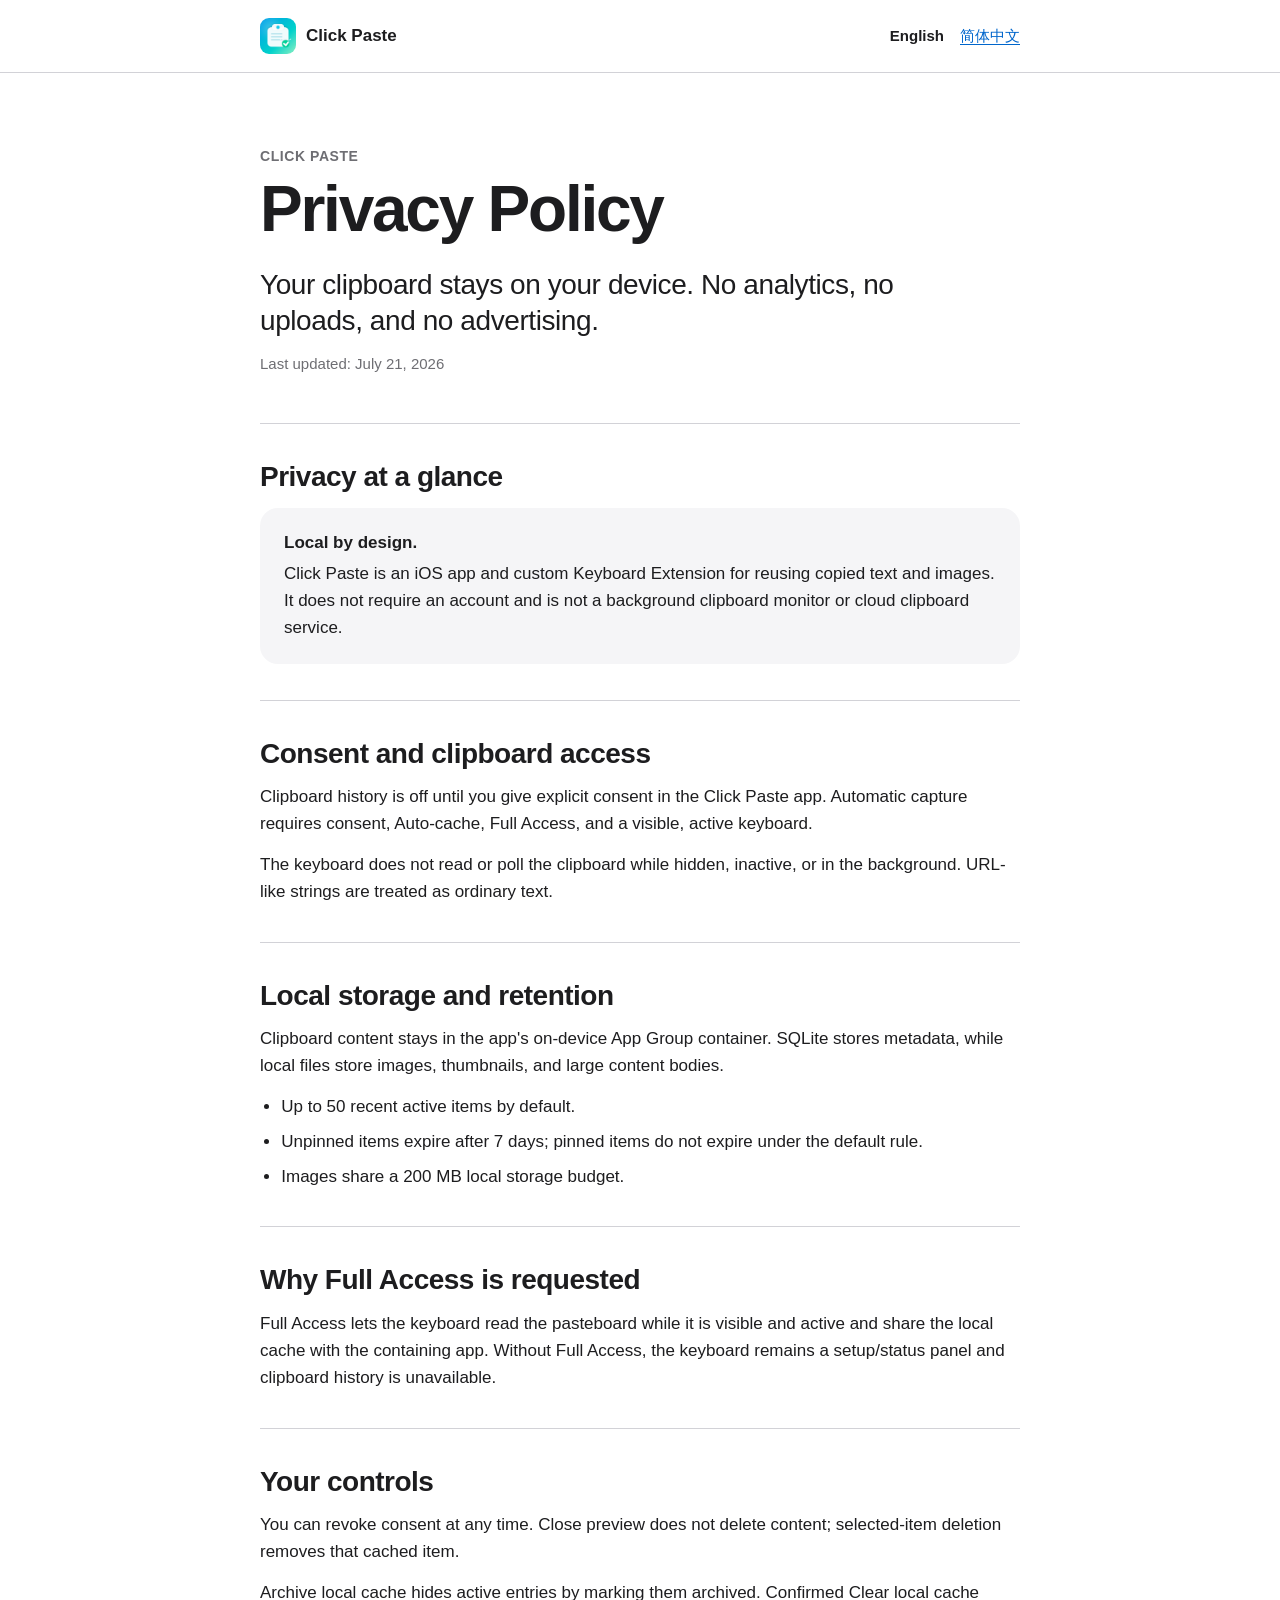
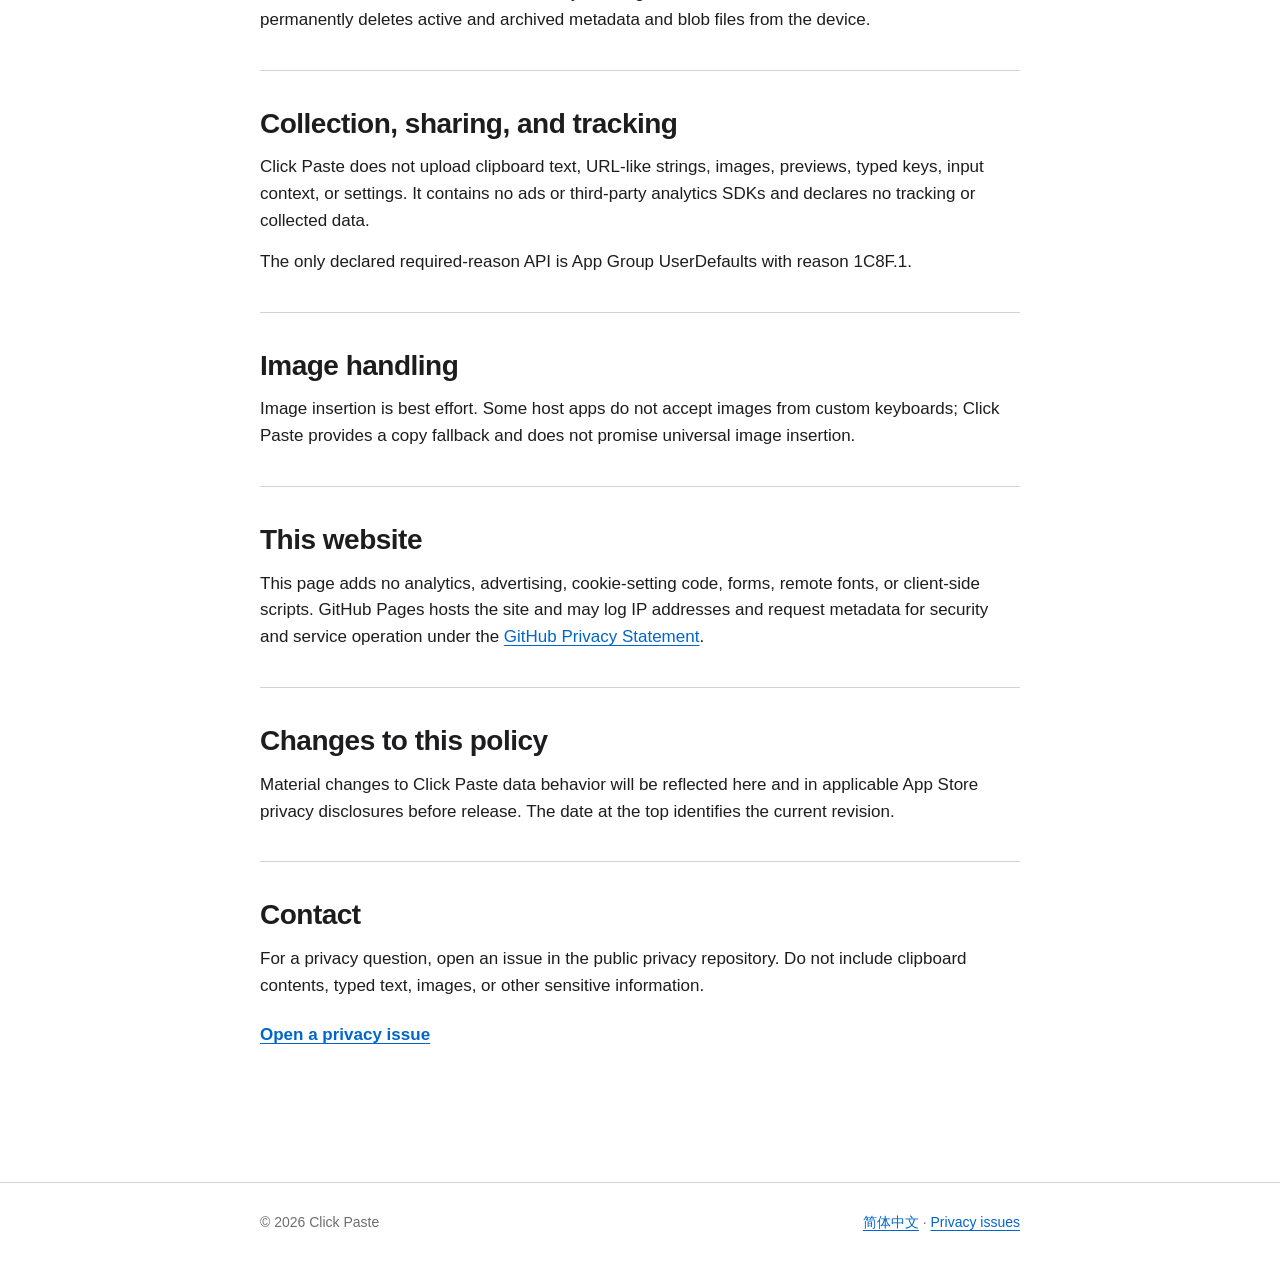
==== index.html @ 2f7a1a5c "feat: add bilingual privacy policy" ====
<!doctype html>
<html lang="en">
<head>
  <meta charset="utf-8">
  <meta name="viewport" content="width=device-width, initial-scale=1">
  <meta name="color-scheme" content="light dark">
  <meta http-equiv="Content-Security-Policy" content="default-src 'none'; style-src 'self'; img-src 'self'; script-src 'none'; object-src 'none'; base-uri 'none'; form-action 'none'">
  <meta name="description" content="Privacy Policy for Click Paste, an on-device clipboard keyboard for iPhone and iPad.">
  <title>Privacy Policy — Click Paste</title>
  <link rel="canonical" href="https://abreadtree.github.io/click-paste-privacy/">
  <link rel="alternate" hreflang="en" href="https://abreadtree.github.io/click-paste-privacy/">
  <link rel="alternate" hreflang="zh-Hans" href="https://abreadtree.github.io/click-paste-privacy/zh-cn/">
  <link rel="icon" href="./assets/click-paste-icon.png">
  <link rel="stylesheet" href="./styles.css">
</head>
<body>
  <a class="skip-link" href="#main">Skip to privacy policy</a>
  <header class="site-header"><div class="header-inner">
    <a class="brand" href="./"><img src="./assets/click-paste-icon.png" alt="" width="36" height="36">Click Paste</a>
    <nav class="language-nav" aria-label="Language"><a href="./" lang="en" aria-current="page">English</a><a href="./zh-cn/" lang="zh-Hans">简体中文</a></nav>
  </div></header>
  <main id="main" class="page-shell"><article>
    <header class="hero"><p class="eyebrow">Click Paste</p><h1>Privacy Policy</h1><p class="promise">Your clipboard stays on your device. No analytics, no uploads, and no advertising.</p><p class="updated">Last updated: July 21, 2026</p></header>
    <section class="policy-section" aria-labelledby="overview"><h2 id="overview">Privacy at a glance</h2><div class="privacy-summary"><strong>Local by design.</strong> Click Paste is an iOS app and custom Keyboard Extension for reusing copied text and images. It does not require an account and is not a background clipboard monitor or cloud clipboard service.</div></section>
    <section class="policy-section" aria-labelledby="access"><h2 id="access">Consent and clipboard access</h2><p>Clipboard history is off until you give explicit consent in the Click Paste app. Automatic capture requires consent, Auto-cache, Full Access, and a visible, active keyboard.</p><p>The keyboard does not read or poll the clipboard while hidden, inactive, or in the background. URL-like strings are treated as ordinary text.</p></section>
    <section class="policy-section" aria-labelledby="storage"><h2 id="storage">Local storage and retention</h2><p>Clipboard content stays in the app's on-device App Group container. SQLite stores metadata, while local files store images, thumbnails, and large content bodies.</p><ul><li>Up to 50 recent active items by default.</li><li>Unpinned items expire after 7 days; pinned items do not expire under the default rule.</li><li>Images share a 200 MB local storage budget.</li></ul></section>
    <section class="policy-section" aria-labelledby="full-access"><h2 id="full-access">Why Full Access is requested</h2><p>Full Access lets the keyboard read the pasteboard while it is visible and active and share the local cache with the containing app. Without Full Access, the keyboard remains a setup/status panel and clipboard history is unavailable.</p></section>
    <section class="policy-section" aria-labelledby="controls"><h2 id="controls">Your controls</h2><p>You can revoke consent at any time. Close preview does not delete content; selected-item deletion removes that cached item.</p><p>Archive local cache hides active entries by marking them archived. Confirmed Clear local cache permanently deletes active and archived metadata and blob files from the device.</p></section>
    <section class="policy-section" aria-labelledby="collection"><h2 id="collection">Collection, sharing, and tracking</h2><p>Click Paste does not upload clipboard text, URL-like strings, images, previews, typed keys, input context, or settings. It contains no ads or third-party analytics SDKs and declares no tracking or collected data.</p><p>The only declared required-reason API is App Group UserDefaults with reason 1C8F.1.</p></section>
    <section class="policy-section" aria-labelledby="images"><h2 id="images">Image handling</h2><p>Image insertion is best effort. Some host apps do not accept images from custom keyboards; Click Paste provides a copy fallback and does not promise universal image insertion.</p></section>
    <section class="policy-section" aria-labelledby="website"><h2 id="website">This website</h2><p>This page adds no analytics, advertising, cookie-setting code, forms, remote fonts, or client-side scripts. GitHub Pages hosts the site and may log IP addresses and request metadata for security and service operation under the <a href="https://docs.github.com/en/site-policy/privacy-policies/github-general-privacy-statement">GitHub Privacy Statement</a>.</p></section>
    <section class="policy-section" aria-labelledby="changes"><h2 id="changes">Changes to this policy</h2><p>Material changes to Click Paste data behavior will be reflected here and in applicable App Store privacy disclosures before release. The date at the top identifies the current revision.</p></section>
    <section class="policy-section" aria-labelledby="contact"><h2 id="contact">Contact</h2><p>For a privacy question, open an issue in the public privacy repository. Do not include clipboard contents, typed text, images, or other sensitive information.</p><a class="contact-link" href="https://github.com/ABreadTree/click-paste-privacy/issues/new?template=privacy-question.yml">Open a privacy issue</a></section>
  </article></main>
  <footer class="site-footer"><div class="footer-inner"><p>© 2026 Click Paste</p><p><a href="./zh-cn/" lang="zh-Hans">简体中文</a> · <a href="https://github.com/ABreadTree/click-paste-privacy/issues">Privacy issues</a></p></div></footer>
</body>
</html>
---- styles.css ----
:root {
  color-scheme: light dark;
  --background: #ffffff;
  --surface: #f5f5f7;
  --text: #1d1d1f;
  --secondary: #6e6e73;
  --separator: #d2d2d7;
  --link: #06c;
  --focus: #0071e3;
  --content-width: 760px;
  font-family: -apple-system, BlinkMacSystemFont, "SF Pro Text", "Helvetica Neue", Arial, sans-serif;
}

* { box-sizing: border-box; }

html { scroll-behavior: smooth; }

body {
  margin: 0;
  background: var(--background);
  color: var(--text);
  font-size: 17px;
  line-height: 1.58;
  -webkit-font-smoothing: antialiased;
}

a { color: var(--link); text-underline-offset: 0.18em; }
a:hover { text-decoration-thickness: 2px; }
a:focus-visible {
  outline: 3px solid var(--focus);
  outline-offset: 4px;
  border-radius: 4px;
}

.skip-link {
  position: fixed;
  left: 16px;
  top: -80px;
  z-index: 10;
  padding: 10px 14px;
  background: var(--text);
  color: var(--background);
  border-radius: 10px;
}
.skip-link:focus { top: 16px; }

.site-header {
  border-bottom: 1px solid var(--separator);
  background: color-mix(in srgb, var(--background) 92%, transparent);
}
.header-inner,
.page-shell,
.footer-inner {
  width: min(calc(100% - 40px), var(--content-width));
  max-width: 760px;
  margin: 0 auto;
}
.header-inner {
  min-height: 72px;
  display: flex;
  align-items: center;
  justify-content: space-between;
  gap: 20px;
}
.brand {
  display: inline-flex;
  align-items: center;
  gap: 10px;
  color: var(--text);
  font-weight: 650;
  text-decoration: none;
}
.brand img { width: 36px; height: 36px; border-radius: 9px; }
.language-nav { display: flex; align-items: center; gap: 16px; }
.language-nav a {
  min-height: 44px;
  display: inline-flex;
  align-items: center;
  font-size: 15px;
}
.language-nav [aria-current="page"] {
  color: var(--text);
  font-weight: 650;
  text-decoration: none;
}

.page-shell { padding: 72px 0 88px; }
.hero { padding-bottom: 48px; }
.eyebrow {
  margin: 0 0 10px;
  color: var(--secondary);
  font-size: 14px;
  font-weight: 650;
  letter-spacing: 0.04em;
  text-transform: uppercase;
}
h1 {
  margin: 0;
  font-size: clamp(42px, 7vw, 64px);
  line-height: 1.03;
  letter-spacing: -0.035em;
}
.promise {
  max-width: 640px;
  margin: 24px 0 12px;
  font-size: clamp(21px, 3vw, 28px);
  line-height: 1.3;
  letter-spacing: -0.015em;
}
.updated { margin: 0; color: var(--secondary); font-size: 15px; }

.policy-section {
  padding: 36px 0;
  border-top: 1px solid var(--separator);
}
.policy-section h2 {
  margin: 0 0 14px;
  font-size: 28px;
  line-height: 1.2;
  letter-spacing: -0.018em;
}
.policy-section p { margin: 0 0 14px; }
.policy-section p:last-child { margin-bottom: 0; }
.policy-section ul { margin: 14px 0 0; padding-left: 1.25em; }
.policy-section li + li { margin-top: 8px; }
.privacy-summary {
  margin: 4px 0 0;
  padding: 22px 24px;
  background: var(--surface);
  border-radius: 18px;
}
.privacy-summary strong { display: block; margin-bottom: 4px; }
.contact-link {
  min-height: 44px;
  display: inline-flex;
  align-items: center;
  font-weight: 650;
}

.site-footer { border-top: 1px solid var(--separator); }
.footer-inner {
  padding: 28px 0 40px;
  display: flex;
  justify-content: space-between;
  gap: 20px;
  color: var(--secondary);
  font-size: 14px;
}
.footer-inner p { margin: 0; }
.error-page { min-height: 72vh; display: grid; align-content: center; }
.error-links { display: flex; flex-wrap: wrap; gap: 18px; }

@media (max-width: 620px) {
  body { font-size: 16px; }
  .header-inner { align-items: flex-start; padding: 14px 0; }
  .language-nav { gap: 12px; }
  .page-shell { padding: 48px 0 64px; }
  .hero { padding-bottom: 36px; }
  .policy-section { padding: 30px 0; }
  .footer-inner { flex-direction: column; }
}

@media (prefers-color-scheme: dark) {
  :root {
    --background: #000000;
    --surface: #1c1c1e;
    --text: #f5f5f7;
    --secondary: #a1a1a6;
    --separator: #38383a;
    --link: #2997ff;
    --focus: #64d2ff;
  }
}

@media (prefers-reduced-motion: reduce) {
  html { scroll-behavior: auto; }
  *, *::before, *::after {
    animation-duration: 0.01ms !important;
    animation-iteration-count: 1 !important;
    transition-duration: 0.01ms !important;
  }
}
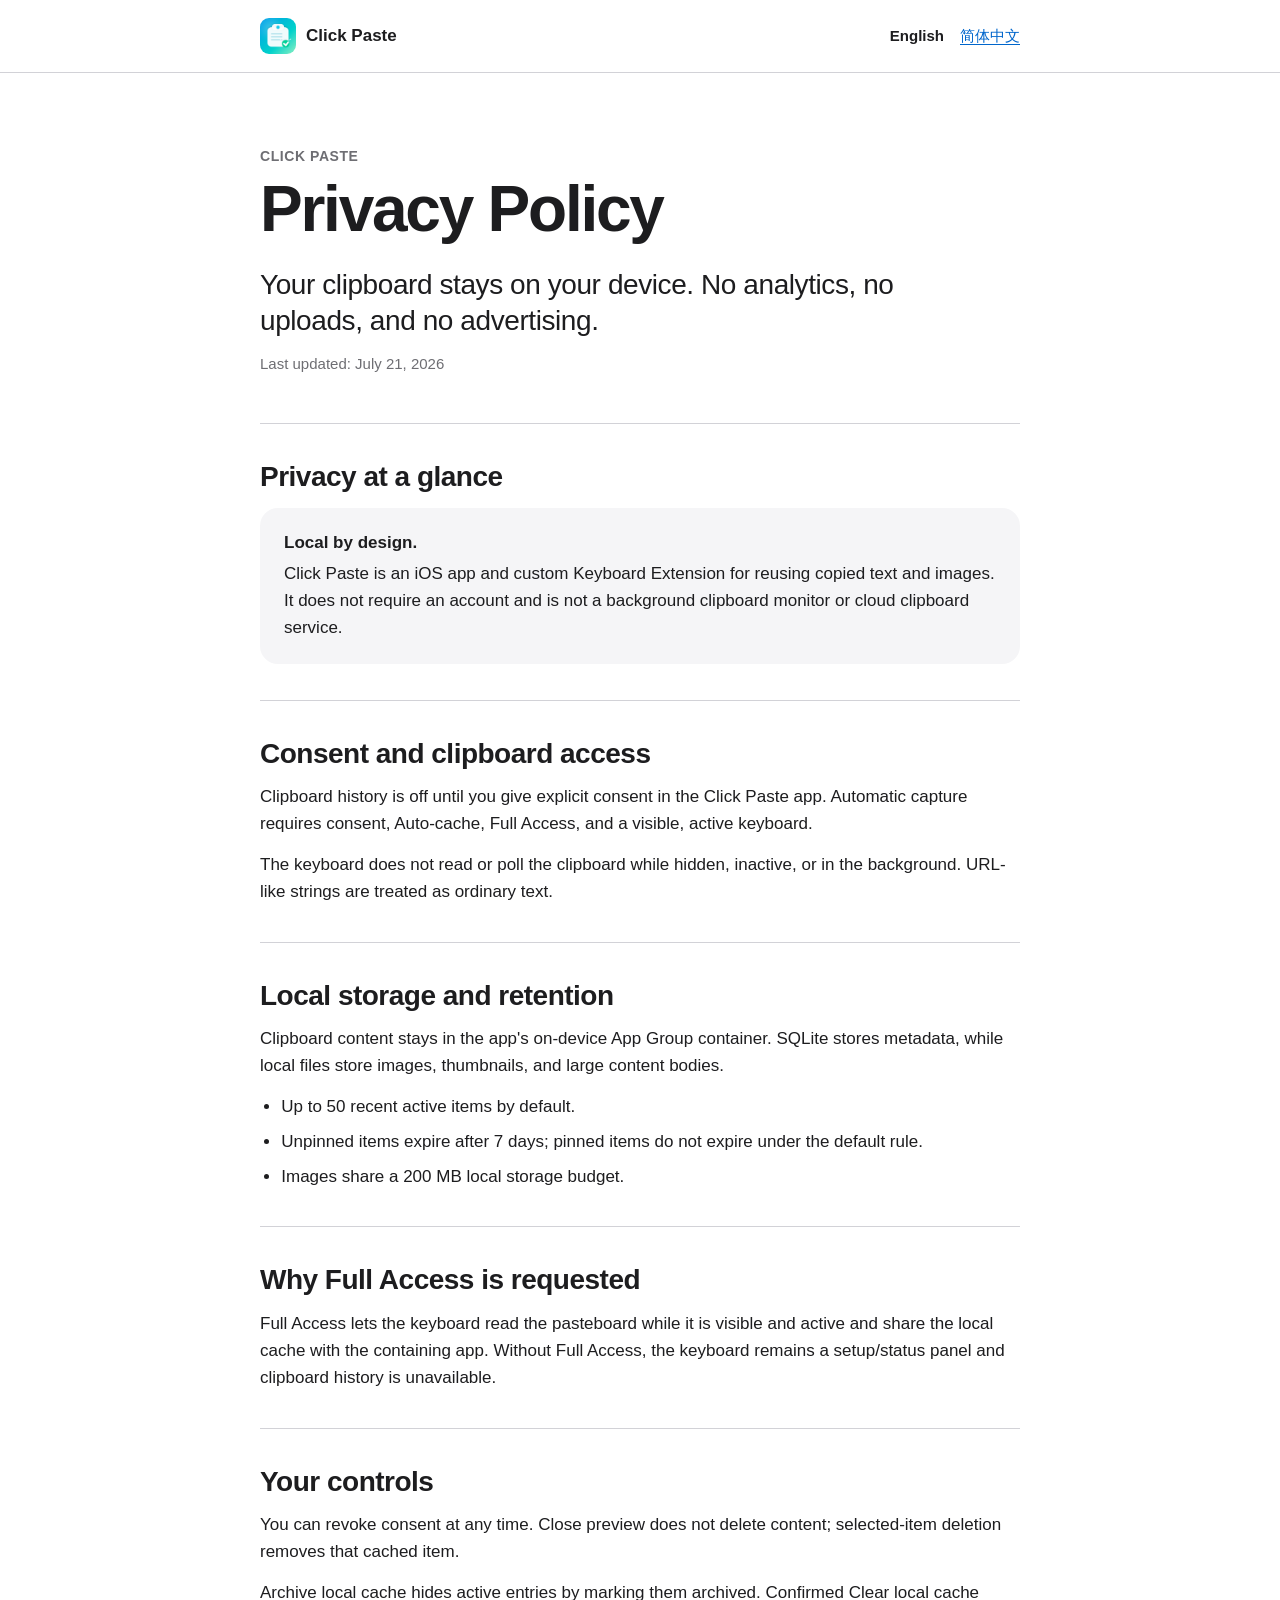
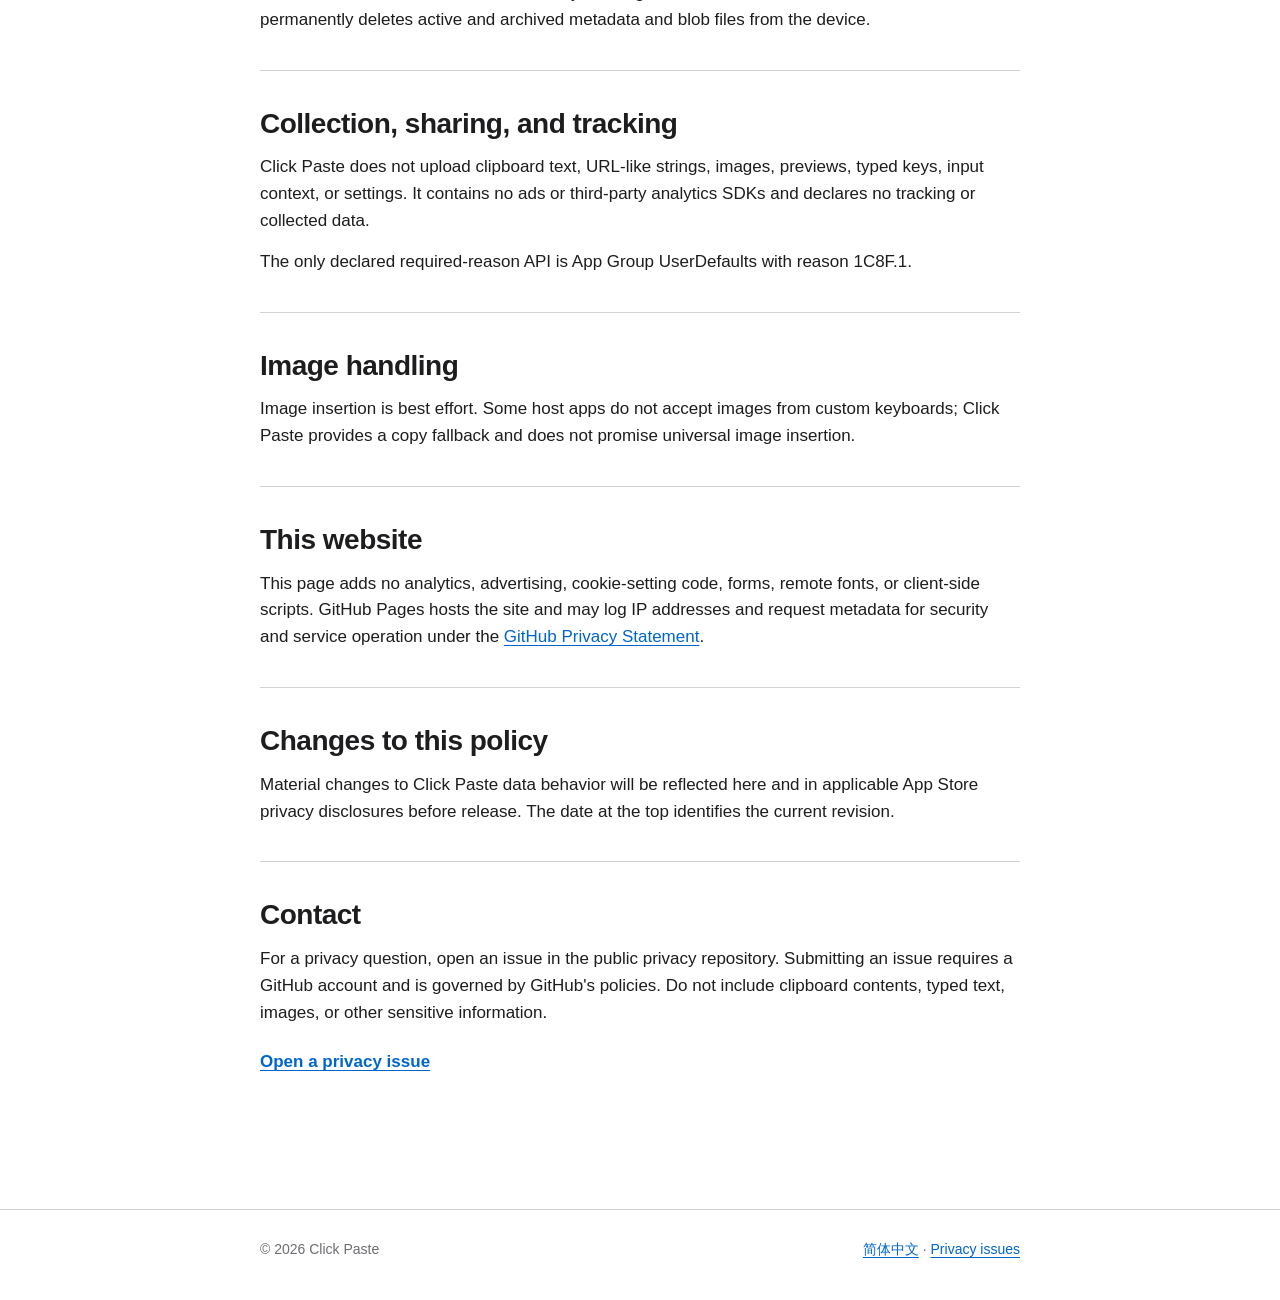
==== commit 6e802805: "fix: disclose GitHub issue requirements" ====
--- a/index.html
+++ b/index.html
@@ -30,7 +30,7 @@
     <section class="policy-section" aria-labelledby="images"><h2 id="images">Image handling</h2><p>Image insertion is best effort. Some host apps do not accept images from custom keyboards; Click Paste provides a copy fallback and does not promise universal image insertion.</p></section>
     <section class="policy-section" aria-labelledby="website"><h2 id="website">This website</h2><p>This page adds no analytics, advertising, cookie-setting code, forms, remote fonts, or client-side scripts. GitHub Pages hosts the site and may log IP addresses and request metadata for security and service operation under the <a href="https://docs.github.com/en/site-policy/privacy-policies/github-general-privacy-statement">GitHub Privacy Statement</a>.</p></section>
     <section class="policy-section" aria-labelledby="changes"><h2 id="changes">Changes to this policy</h2><p>Material changes to Click Paste data behavior will be reflected here and in applicable App Store privacy disclosures before release. The date at the top identifies the current revision.</p></section>
-    <section class="policy-section" aria-labelledby="contact"><h2 id="contact">Contact</h2><p>For a privacy question, open an issue in the public privacy repository. Do not include clipboard contents, typed text, images, or other sensitive information.</p><a class="contact-link" href="https://github.com/ABreadTree/click-paste-privacy/issues/new?template=privacy-question.yml">Open a privacy issue</a></section>
+    <section class="policy-section" aria-labelledby="contact"><h2 id="contact">Contact</h2><p>For a privacy question, open an issue in the public privacy repository. Submitting an issue requires a GitHub account and is governed by GitHub's policies. Do not include clipboard contents, typed text, images, or other sensitive information.</p><a class="contact-link" href="https://github.com/ABreadTree/click-paste-privacy/issues/new?template=privacy-question.yml">Open a privacy issue</a></section>
   </article></main>
   <footer class="site-footer"><div class="footer-inner"><p>© 2026 Click Paste</p><p><a href="./zh-cn/" lang="zh-Hans">简体中文</a> · <a href="https://github.com/ABreadTree/click-paste-privacy/issues">Privacy issues</a></p></div></footer>
 </body>
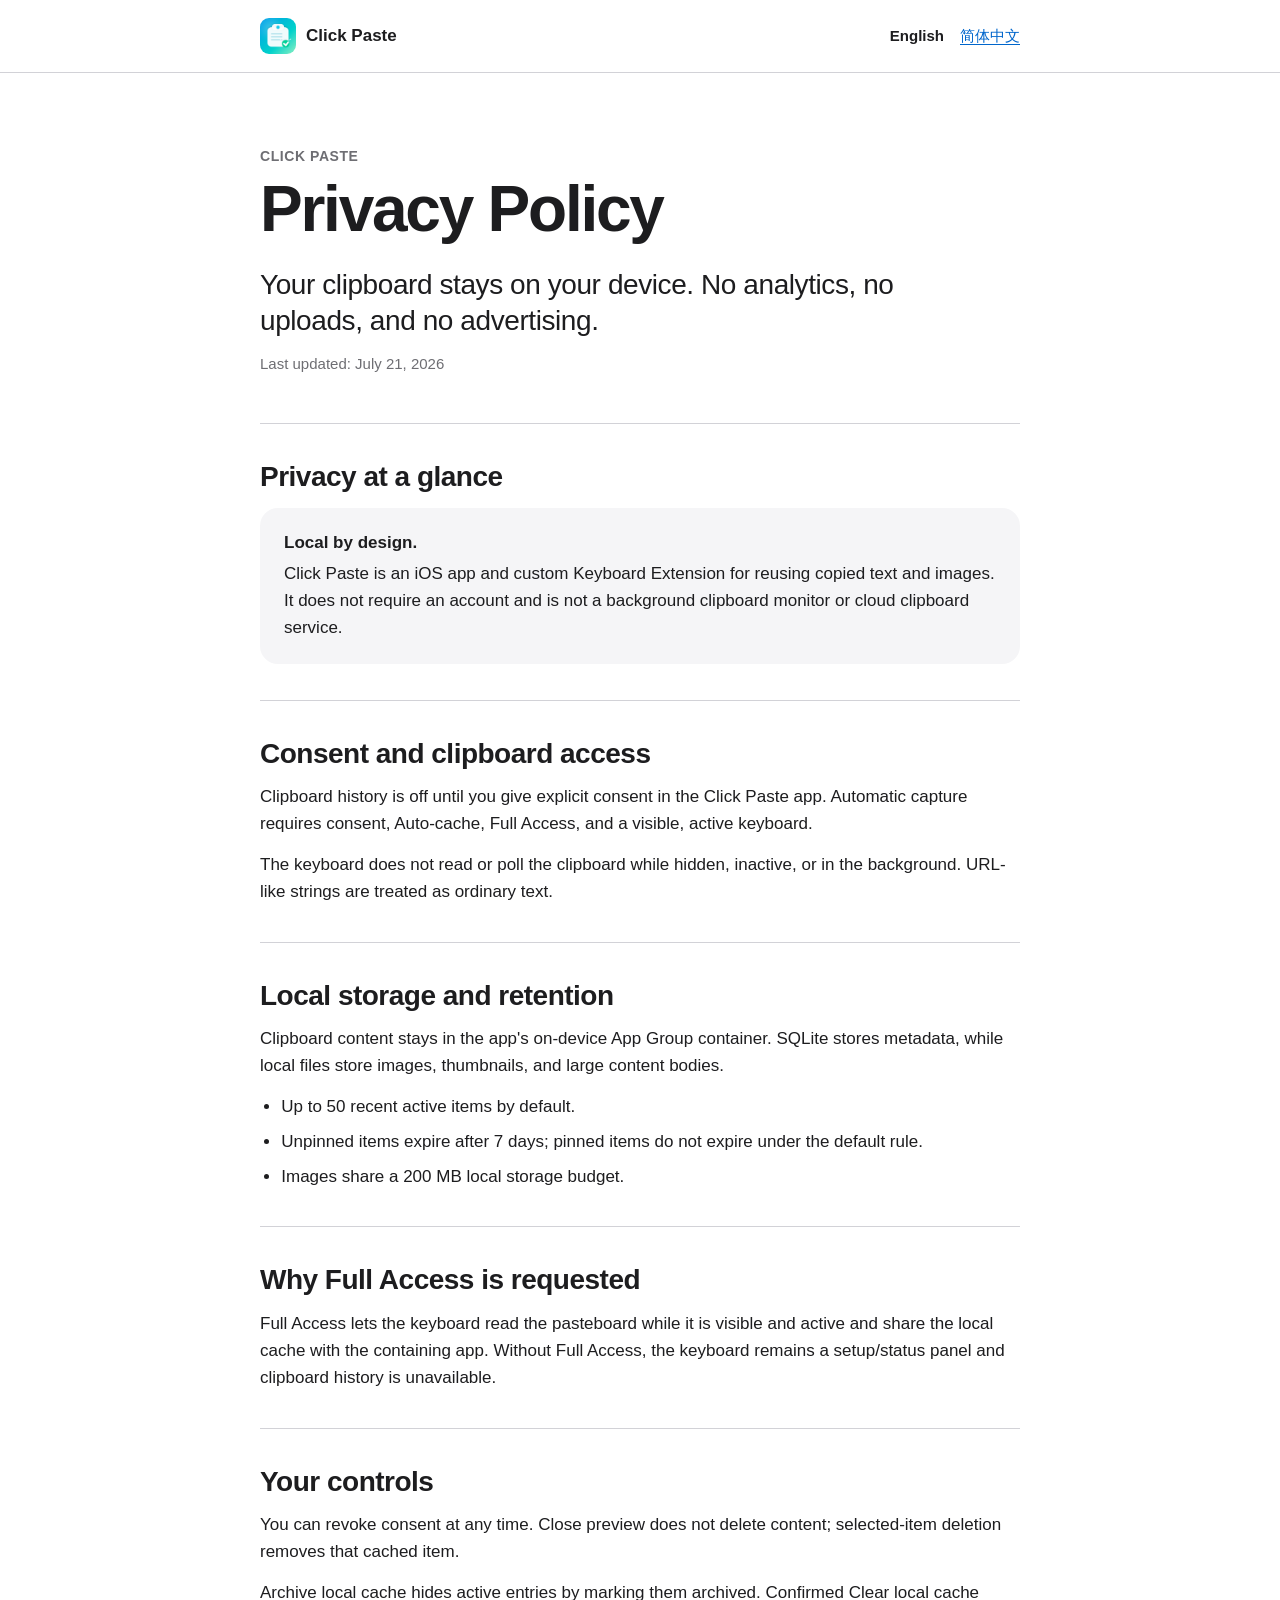
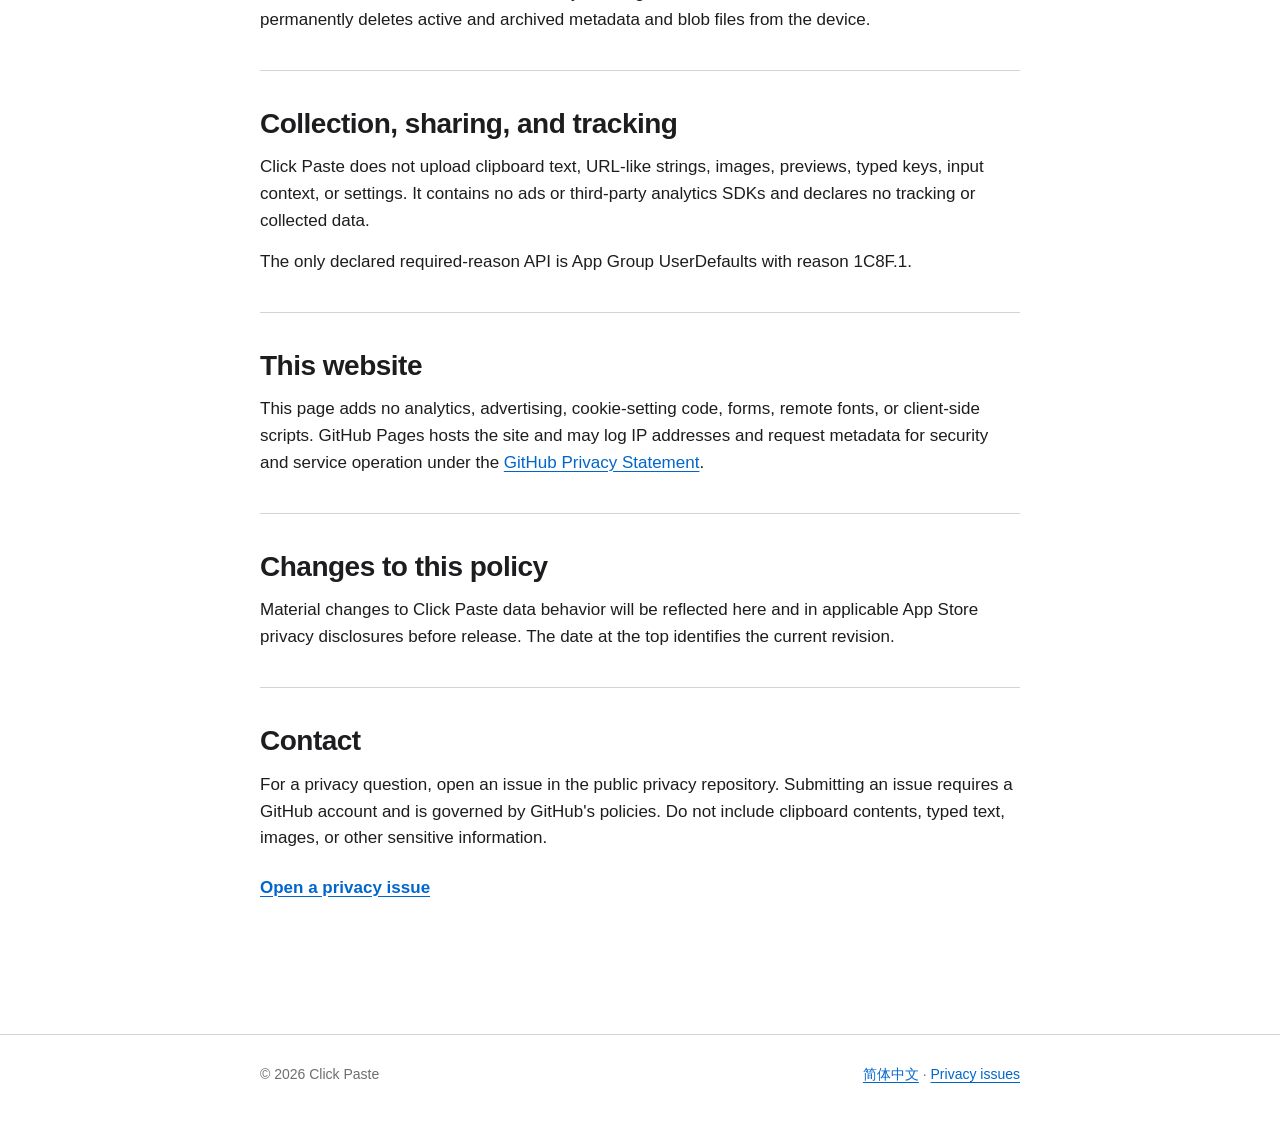
==== commit 2ffc8b92: "deploy bilingual support pages" ====
--- a/index.html
+++ b/index.html
@@ -27,7 +27,6 @@
     <section class="policy-section" aria-labelledby="full-access"><h2 id="full-access">Why Full Access is requested</h2><p>Full Access lets the keyboard read the pasteboard while it is visible and active and share the local cache with the containing app. Without Full Access, the keyboard remains a setup/status panel and clipboard history is unavailable.</p></section>
     <section class="policy-section" aria-labelledby="controls"><h2 id="controls">Your controls</h2><p>You can revoke consent at any time. Close preview does not delete content; selected-item deletion removes that cached item.</p><p>Archive local cache hides active entries by marking them archived. Confirmed Clear local cache permanently deletes active and archived metadata and blob files from the device.</p></section>
     <section class="policy-section" aria-labelledby="collection"><h2 id="collection">Collection, sharing, and tracking</h2><p>Click Paste does not upload clipboard text, URL-like strings, images, previews, typed keys, input context, or settings. It contains no ads or third-party analytics SDKs and declares no tracking or collected data.</p><p>The only declared required-reason API is App Group UserDefaults with reason 1C8F.1.</p></section>
-    <section class="policy-section" aria-labelledby="images"><h2 id="images">Image handling</h2><p>Image insertion is best effort. Some host apps do not accept images from custom keyboards; Click Paste provides a copy fallback and does not promise universal image insertion.</p></section>
     <section class="policy-section" aria-labelledby="website"><h2 id="website">This website</h2><p>This page adds no analytics, advertising, cookie-setting code, forms, remote fonts, or client-side scripts. GitHub Pages hosts the site and may log IP addresses and request metadata for security and service operation under the <a href="https://docs.github.com/en/site-policy/privacy-policies/github-general-privacy-statement">GitHub Privacy Statement</a>.</p></section>
     <section class="policy-section" aria-labelledby="changes"><h2 id="changes">Changes to this policy</h2><p>Material changes to Click Paste data behavior will be reflected here and in applicable App Store privacy disclosures before release. The date at the top identifies the current revision.</p></section>
     <section class="policy-section" aria-labelledby="contact"><h2 id="contact">Contact</h2><p>For a privacy question, open an issue in the public privacy repository. Submitting an issue requires a GitHub account and is governed by GitHub's policies. Do not include clipboard contents, typed text, images, or other sensitive information.</p><a class="contact-link" href="https://github.com/ABreadTree/click-paste-privacy/issues/new?template=privacy-question.yml">Open a privacy issue</a></section>
